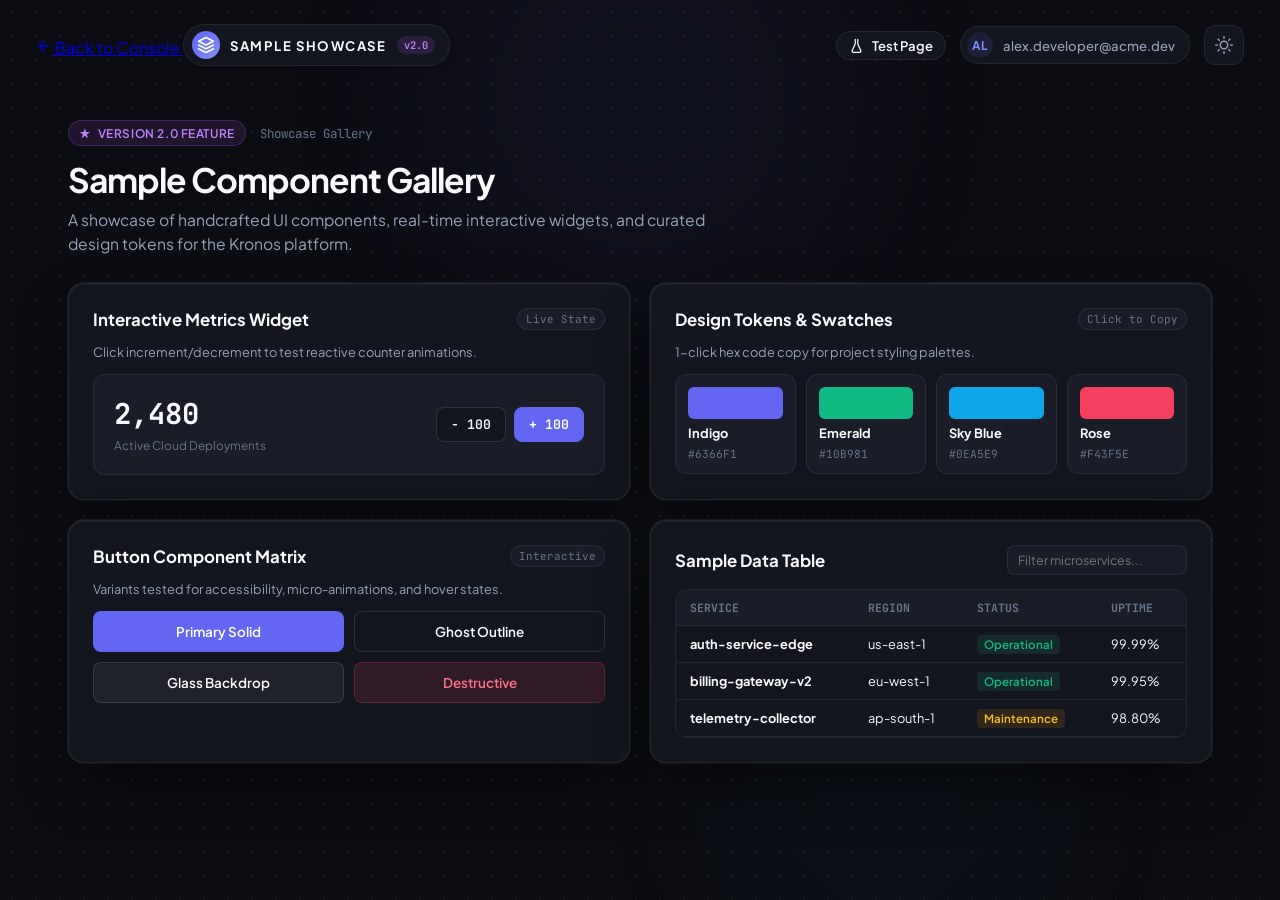
==== sample.html @ a0d6e4bf "feat: add Sample Page component showcase and navigation" ====
<!DOCTYPE html>
<html lang="en">
<head>
  <meta charset="UTF-8">
  <meta name="viewport" content="width=device-width, initial-scale=1.0">
  <title>Sample Page & Showcase — Kronos</title>
  <link rel="preconnect" href="https://fonts.googleapis.com">
  <link rel="preconnect" href="https://fonts.gstatic.com" crossorigin>
  <link href="https://fonts.googleapis.com/css2?family=Plus+Jakarta+Sans:wght@400;500;600;700&family=JetBrains+Mono:wght@400;500;600&display=swap" rel="stylesheet">
  <link rel="stylesheet" href="style.css">
  <link rel="stylesheet" href="dashboard.css">
  <link rel="stylesheet" href="sample.css">
</head>
<body>
  <!-- Ambient background glow elements -->
  <div class="ambient-glow glow-1"></div>
  <div class="ambient-glow glow-2"></div>
  <div class="dot-matrix-bg"></div>

  <!-- Top Navigation -->
  <header class="top-nav">
    <div class="nav-left">
      <a href="dashboard.html" class="btn-back-nav">
        <svg width="16" height="16" viewBox="0 0 24 24" fill="none" stroke="currentColor" stroke-width="2" stroke-linecap="round" stroke-linejoin="round">
          <line x1="19" y1="12" x2="5" y2="12"></line>
          <polyline points="12 19 5 12 12 5"></polyline>
        </svg>
        <span>Back to Console</span>
      </a>

      <div class="brand-pill">
        <span class="brand-logo-mark">
          <svg width="18" height="18" viewBox="0 0 24 24" fill="none">
            <path d="M12 2L2 7L12 12L22 7L12 2Z" stroke="currentColor" stroke-width="2" stroke-linecap="round" stroke-linejoin="round"/>
            <path d="M2 17L12 22L22 17" stroke="currentColor" stroke-width="2" stroke-linecap="round" stroke-linejoin="round"/>
            <path d="M2 12L12 17L22 12" stroke="currentColor" stroke-width="2" stroke-linecap="round" stroke-linejoin="round"/>
          </svg>
        </span>
        <span class="brand-name">SAMPLE SHOWCASE</span>
        <span class="badge-v2">v2.0</span>
      </div>
    </div>

    <div class="nav-right">
      <a href="test.html" class="nav-test-pill" title="Go to Test Sandbox">
        <svg width="15" height="15" viewBox="0 0 24 24" fill="none" stroke="currentColor" stroke-width="2" stroke-linecap="round" stroke-linejoin="round">
          <path d="M10 2v7.31L4.89 20.7A2 2 0 0 0 6.64 23h10.72a2 2 0 0 0 1.75-2.3L14 9.31V2"></path>
        </svg>
        <span>Test Page</span>
      </a>

      <div class="user-pill" id="userPill">
        <span class="user-avatar-initials" id="userAvatar">AD</span>
        <span class="user-email-text" id="userEmailText">alex.developer@acme.dev</span>
      </div>

      <button id="themeToggleBtn" class="icon-btn" aria-label="Toggle theme" title="Switch Theme">
        <svg class="sun-icon" width="18" height="18" viewBox="0 0 24 24" fill="none" stroke="currentColor" stroke-width="2" stroke-linecap="round" stroke-linejoin="round">
          <circle cx="12" cy="12" r="5"></circle>
          <line x1="12" y1="1" x2="12" y2="3"></line>
          <line x1="12" y1="21" x2="12" y2="23"></line>
          <line x1="4.22" y1="4.22" x2="5.64" y2="5.64"></line>
          <line x1="18.36" y1="18.36" x2="19.78" y2="19.78"></line>
          <line x1="1" y1="12" x2="3" y2="12"></line>
          <line x1="21" y1="12" x2="23" y2="12"></line>
          <line x1="4.22" y1="19.78" x2="5.64" y2="18.36"></line>
          <line x1="18.36" y1="5.64" x2="19.78" y2="4.22"></line>
        </svg>
        <svg class="moon-icon" width="18" height="18" viewBox="0 0 24 24" fill="none" stroke="currentColor" stroke-width="2" stroke-linecap="round" stroke-linejoin="round">
          <path d="M21 12.79A9 9 0 1 1 11.21 3 7 7 0 0 0 21 12.79z"></path>
        </svg>
      </button>
    </div>
  </header>

  <!-- Main Content -->
  <main class="dashboard-wrapper">
    <div class="hub-container">
      
      <!-- Header -->
      <div class="hub-header">
        <div class="hub-tagline">
          <span class="badge-status-purple">
            <span class="star-icon">★</span> Version 2.0 Feature
          </span>
          <span class="hub-time">Showcase Gallery</span>
        </div>
        <h1 class="hub-title">Sample Component Gallery</h1>
        <p class="hub-description">
          A showcase of handcrafted UI components, real-time interactive widgets, and curated design tokens for the Kronos platform.
        </p>
      </div>

      <!-- Sample Showcase Cards -->
      <div class="sample-grid">
        
        <!-- Card 1: Live Interactive Stat Counter -->
        <div class="sample-card">
          <div class="sample-card-header">
            <h3>Interactive Metrics Widget</h3>
            <span class="pill-tag">Live State</span>
          </div>
          <p class="sample-desc">Click increment/decrement to test reactive counter animations.</p>
          
          <div class="counter-box">
            <div class="counter-display">
              <span class="counter-number" id="counterVal">2,480</span>
              <span class="counter-label">Active Cloud Deployments</span>
            </div>
            <div class="counter-actions">
              <button class="btn-counter" id="btnDecrement">- 100</button>
              <button class="btn-counter primary" id="btnIncrement">+ 100</button>
            </div>
          </div>
        </div>

        <!-- Card 2: Interactive Color Swatches -->
        <div class="sample-card">
          <div class="sample-card-header">
            <h3>Design Tokens & Swatches</h3>
            <span class="pill-tag">Click to Copy</span>
          </div>
          <p class="sample-desc">1-click hex code copy for project styling palettes.</p>
          
          <div class="swatches-grid">
            <div class="swatch-item" data-color="#6366F1" style="--swatch-color: #6366f1;">
              <span class="swatch-chip"></span>
              <strong>Indigo</strong>
              <small>#6366F1</small>
            </div>
            <div class="swatch-item" data-color="#10B981" style="--swatch-color: #10b981;">
              <span class="swatch-chip"></span>
              <strong>Emerald</strong>
              <small>#10B981</small>
            </div>
            <div class="swatch-item" data-color="#0EA5E9" style="--swatch-color: #0ea5e9;">
              <span class="swatch-chip"></span>
              <strong>Sky Blue</strong>
              <small>#0EA5E9</small>
            </div>
            <div class="swatch-item" data-color="#F43F5E" style="--swatch-color: #f43f5e;">
              <span class="swatch-chip"></span>
              <strong>Rose</strong>
              <small>#F43F5E</small>
            </div>
          </div>
        </div>

        <!-- Card 3: Button Styles Matrix -->
        <div class="sample-card">
          <div class="sample-card-header">
            <h3>Button Component Matrix</h3>
            <span class="pill-tag">Interactive</span>
          </div>
          <p class="sample-desc">Variants tested for accessibility, micro-animations, and hover states.</p>
          
          <div class="sample-buttons-row">
            <button class="sample-btn btn-solid" id="btnSampleSolid">Primary Solid</button>
            <button class="sample-btn btn-outline" id="btnSampleOutline">Ghost Outline</button>
            <button class="sample-btn btn-glass" id="btnSampleGlass">Glass Backdrop</button>
            <button class="sample-btn btn-danger-sample" id="btnSampleDanger">Destructive</button>
          </div>
        </div>

        <!-- Card 4: Filterable Sample Table -->
        <div class="sample-card">
          <div class="sample-card-header">
            <h3>Sample Data Table</h3>
            <input type="text" id="filterInput" placeholder="Filter microservices..." class="table-search-input" />
          </div>
          
          <div class="sample-table-wrap">
            <table class="sample-table" id="servicesTable">
              <thead>
                <tr>
                  <th>Service</th>
                  <th>Region</th>
                  <th>Status</th>
                  <th>Uptime</th>
                </tr>
              </thead>
              <tbody>
                <tr>
                  <td><strong>auth-service-edge</strong></td>
                  <td>us-east-1</td>
                  <td><span class="tag-status green">Operational</span></td>
                  <td>99.99%</td>
                </tr>
                <tr>
                  <td><strong>billing-gateway-v2</strong></td>
                  <td>eu-west-1</td>
                  <td><span class="tag-status green">Operational</span></td>
                  <td>99.95%</td>
                </tr>
                <tr>
                  <td><strong>telemetry-collector</strong></td>
                  <td>ap-south-1</td>
                  <td><span class="tag-status yellow">Maintenance</span></td>
                  <td>98.80%</td>
                </tr>
              </tbody>
            </table>
          </div>
        </div>

      </div>

    </div>

    <!-- Live Toast Container -->
    <div id="toastContainer" class="toast-container" aria-live="polite"></div>
  </main>

  <script src="sample.js"></script>
</body>
</html>
---- style.css ----
/* =========================================================
   CRAFTED DESIGN SYSTEM & MODERN UI TOKENS
   Inspired by Linear, Raycast, & Stripe design engineering
   ========================================================= */

:root {
  /* Color Palette - Dark by Default (High Craft & Contrast) */
  --bg-main: #0c0d12;
  --bg-surface: #14161f;
  --bg-surface-elevated: #1a1d28;
  --bg-input: #10121a;
  --bg-input-focus: #151822;

  --border-subtle: rgba(255, 255, 255, 0.07);
  --border-medium: rgba(255, 255, 255, 0.12);
  --border-focus: #6366f1;
  --border-focus-glow: rgba(99, 102, 241, 0.25);

  --text-primary: #f8fafc;
  --text-secondary: #94a3b8;
  --text-muted: #64748b;
  --text-subtle: #475569;

  --accent-primary: #6366f1;
  --accent-hover: #4f46e5;
  --accent-light: rgba(99, 102, 241, 0.12);
  --accent-text: #818cf8;

  --danger: #f43f5e;
  --danger-bg: rgba(244, 63, 94, 0.1);
  --danger-border: rgba(244, 63, 94, 0.3);

  --success: #10b981;
  --success-bg: rgba(16, 185, 129, 0.1);

  --warning: #f59e0b;

  --shadow-card: 0 25px 60px -15px rgba(0, 0, 0, 0.65), 
                 0 0 0 1px var(--border-subtle),
                 0 1px 1px 0 rgba(255, 255, 255, 0.05) inset;
  --shadow-btn: 0 4px 12px rgba(99, 102, 241, 0.35), 0 1px 2px rgba(0, 0, 0, 0.4);

  --radius-sm: 8px;
  --radius-md: 12px;
  --radius-lg: 16px;
  --radius-full: 9999px;

  --font-sans: 'Plus Jakarta Sans', -apple-system, BlinkMacSystemFont, 'Segoe UI', Roboto, sans-serif;
  --font-mono: 'JetBrains Mono', monospace;

  --ease-spring: cubic-bezier(0.16, 1, 0.3, 1);
  --transition-fast: 0.15s ease;
  --transition-normal: 0.22s var(--ease-spring);
}

/* Light Theme Variables */
[data-theme="light"] {
  --bg-main: #f8fafc;
  --bg-surface: #ffffff;
  --bg-surface-elevated: #f1f5f9;
  --bg-input: #f8fafc;
  --bg-input-focus: #ffffff;

  --border-subtle: rgba(0, 0, 0, 0.07);
  --border-medium: rgba(0, 0, 0, 0.12);
  --border-focus: #4f46e5;
  --border-focus-glow: rgba(79, 70, 229, 0.18);

  --text-primary: #0f172a;
  --text-secondary: #475569;
  --text-muted: #64748b;
  --text-subtle: #94a3b8;

  --accent-primary: #4f46e5;
  --accent-hover: #4338ca;
  --accent-light: rgba(79, 70, 229, 0.08);
  --accent-text: #4f46e5;

  --shadow-card: 0 20px 45px -10px rgba(15, 23, 42, 0.08), 
                 0 0 0 1px rgba(0, 0, 0, 0.06),
                 0 1px 2px rgba(0, 0, 0, 0.03);
  --shadow-btn: 0 4px 14px rgba(79, 70, 229, 0.28);
}

/* Base Resets */
*, *::before, *::after {
  box-sizing: border-box;
  margin: 0;
  padding: 0;
}

body {
  font-family: var(--font-sans);
  background-color: var(--bg-main);
  color: var(--text-primary);
  min-height: 100vh;
  display: flex;
  flex-direction: column;
  position: relative;
  overflow-x: hidden;
  -webkit-font-smoothing: antialiased;
  -moz-osx-font-smoothing: grayscale;
  transition: background-color 0.3s ease, color 0.3s ease;
}

/* Background Atmosphere */
.dot-matrix-bg {
  position: fixed;
  inset: 0;
  background-image: radial-gradient(rgba(255, 255, 255, 0.07) 1px, transparent 1px);
  background-size: 24px 24px;
  pointer-events: none;
  z-index: 0;
}

[data-theme="light"] .dot-matrix-bg {
  background-image: radial-gradient(rgba(15, 23, 42, 0.05) 1px, transparent 1px);
}

.ambient-glow {
  position: fixed;
  border-radius: 50%;
  filter: blur(120px);
  opacity: 0.45;
  pointer-events: none;
  z-index: 0;
}

.glow-1 {
  width: 500px;
  height: 500px;
  background: radial-gradient(circle, rgba(99, 102, 241, 0.3), transparent 70%);
  top: -150px;
  left: 50%;
  transform: translateX(-50%);
}

.glow-2 {
  width: 400px;
  height: 400px;
  background: radial-gradient(circle, rgba(14, 165, 233, 0.2), transparent 70%);
  bottom: -100px;
  right: 15%;
}

[data-theme="light"] .ambient-glow {
  opacity: 0.25;
}

/* Top Navigation Bar */
.top-nav {
  position: relative;
  z-index: 10;
  display: flex;
  justify-content: space-between;
  align-items: center;
  padding: 24px 36px;
  max-width: 1400px;
  margin: 0 auto;
  width: 100%;
}

.brand-pill {
  display: inline-flex;
  align-items: center;
  gap: 10px;
  padding: 6px 14px 6px 8px;
  border-radius: var(--radius-full);
  background: var(--bg-surface);
  border: 1px solid var(--border-subtle);
  box-shadow: 0 2px 6px rgba(0, 0, 0, 0.1);
}

.brand-logo-mark {
  width: 28px;
  height: 28px;
  border-radius: 50%;
  background: linear-gradient(135deg, #6366f1, #818cf8);
  display: flex;
  align-items: center;
  justify-content: center;
  color: #fff;
}

.brand-name {
  font-size: 0.82rem;
  font-weight: 700;
  letter-spacing: 0.12em;
  color: var(--text-primary);
}

.brand-tag {
  font-family: var(--font-mono);
  font-size: 0.65rem;
  padding: 2px 6px;
  border-radius: var(--radius-full);
  background: var(--accent-light);
  color: var(--accent-text);
  font-weight: 500;
}

.icon-btn {
  background: var(--bg-surface);
  border: 1px solid var(--border-subtle);
  color: var(--text-secondary);
  width: 40px;
  height: 40px;
  border-radius: var(--radius-md);
  cursor: pointer;
  display: flex;
  align-items: center;
  justify-content: center;
  transition: all var(--transition-fast);
}

.icon-btn:hover {
  color: var(--text-primary);
  border-color: var(--border-medium);
  transform: translateY(-1px);
}

[data-theme="dark"] .sun-icon { display: block; }
[data-theme="dark"] .moon-icon { display: none; }
[data-theme="light"] .sun-icon { display: none; }
[data-theme="light"] .moon-icon { display: block; }

/* Page Wrapper */
.page-wrapper {
  position: relative;
  z-index: 5;
  flex: 1;
  display: flex;
  align-items: center;
  justify-content: center;
  padding: 20px 20px 50px;
}

/* Auth Card */
.auth-card {
  width: 100%;
  max-width: 440px;
  background: var(--bg-surface);
  border-radius: var(--radius-lg);
  box-shadow: var(--shadow-card);
  padding: 40px 36px 32px;
  border: 1px solid var(--border-subtle);
  position: relative;
  backdrop-filter: blur(16px);
  -webkit-backdrop-filter: blur(16px);
  animation: cardFadeUp 0.5s var(--ease-spring);
}

@keyframes cardFadeUp {
  from {
    opacity: 0;
    transform: translateY(18px) scale(0.985);
  }
  to {
    opacity: 1;
    transform: translateY(0) scale(1);
  }
}

/* Card Header */
.card-header {
  text-align: center;
  margin-bottom: 26px;
}

.avatar-ring {
  width: 54px;
  height: 54px;
  margin: 0 auto 16px;
  border-radius: 50%;
  padding: 2px;
  background: linear-gradient(180deg, var(--border-medium), transparent);
  display: flex;
  align-items: center;
  justify-content: center;
}

.avatar-inner {
  width: 100%;
  height: 100%;
  border-radius: 50%;
  background: var(--bg-surface-elevated);
  display: flex;
  align-items: center;
  justify-content: center;
  color: var(--accent-text);
}

.card-title {
  font-size: 1.55rem;
  font-weight: 700;
  letter-spacing: -0.025em;
  color: var(--text-primary);
  margin-bottom: 6px;
}

.card-subtitle {
  font-size: 0.88rem;
  color: var(--text-secondary);
  line-height: 1.45;
}

/* Tab Switcher */
.tab-switcher {
  display: flex;
  background: var(--bg-surface-elevated);
  padding: 4px;
  border-radius: var(--radius-md);
  margin-bottom: 24px;
  border: 1px solid var(--border-subtle);
  gap: 4px;
}

.tab-btn {
  flex: 1;
  display: inline-flex;
  align-items: center;
  justify-content: center;
  gap: 8px;
  padding: 8px 12px;
  font-size: 0.82rem;
  font-weight: 600;
  font-family: inherit;
  color: var(--text-muted);
  background: transparent;
  border: none;
  border-radius: 8px;
  cursor: pointer;
  transition: all var(--transition-fast);
}

.tab-btn:hover {
  color: var(--text-primary);
}

.tab-btn.active {
  background: var(--bg-surface);
  color: var(--text-primary);
  box-shadow: 0 2px 6px rgba(0, 0, 0, 0.15), 0 0 0 1px var(--border-subtle);
}

.badge-fast {
  font-family: var(--font-mono);
  font-size: 0.65rem;
  background: var(--accent-light);
  color: var(--accent-text);
  padding: 1px 6px;
  border-radius: 4px;
  font-weight: 600;
}

/* Social Buttons */
.social-row {
  display: grid;
  grid-template-columns: 1fr 1fr;
  gap: 12px;
  margin-bottom: 22px;
}

.btn-social {
  display: inline-flex;
  align-items: center;
  justify-content: center;
  gap: 10px;
  height: 42px;
  background: var(--bg-surface-elevated);
  border: 1px solid var(--border-subtle);
  border-radius: var(--radius-md);
  color: var(--text-primary);
  font-family: inherit;
  font-size: 0.86rem;
  font-weight: 500;
  cursor: pointer;
  transition: all var(--transition-fast);
}

.btn-social:hover {
  background: var(--bg-input-focus);
  border-color: var(--border-medium);
  transform: translateY(-1px);
}

.btn-social:active {
  transform: translateY(0);
}

/* Divider */
.divider {
  display: flex;
  align-items: center;
  text-align: center;
  margin: 20px 0 24px;
}

.divider::before,
.divider::after {
  content: '';
  flex: 1;
  border-bottom: 1px solid var(--border-subtle);
}

.divider span {
  padding: 0 14px;
  font-size: 0.75rem;
  text-transform: uppercase;
  letter-spacing: 0.06em;
  color: var(--text-subtle);
  font-weight: 500;
}

/* Form Groups */
.auth-form {
  display: flex;
  flex-direction: column;
  gap: 18px;
}

.auth-form.hidden {
  display: none;
}

.form-group {
  display: flex;
  flex-direction: column;
  gap: 7px;
  position: relative;
}

.label-row {
  display: flex;
  justify-content: space-between;
  align-items: baseline;
}

.label-row label {
  font-size: 0.83rem;
  font-weight: 600;
  color: var(--text-secondary);
}

.input-hint {
  font-size: 0.73rem;
  font-family: var(--font-mono);
  color: var(--text-subtle);
}

.forgot-link {
  font-size: 0.78rem;
  color: var(--accent-text);
  text-decoration: none;
  font-weight: 500;
  transition: color var(--transition-fast);
}

.forgot-link:hover {
  text-decoration: underline;
  color: var(--text-primary);
}

/* Inputs & Icons */
.input-wrapper {
  position: relative;
  display: flex;
  align-items: center;
}

.input-icon {
  position: absolute;
  left: 14px;
  color: var(--text-muted);
  pointer-events: none;
  display: flex;
  align-items: center;
  justify-content: center;
  transition: color var(--transition-fast);
}

.input-wrapper input {
  width: 100%;
  height: 44px;
  padding: 0 42px 0 42px;
  background-color: var(--bg-input);
  border: 1px solid var(--border-subtle);
  border-radius: var(--radius-md);
  font-family: inherit;
  font-size: 0.92rem;
  color: var(--text-primary);
  outline: none;
  transition: all var(--transition-fast);
}

.input-wrapper input::placeholder {
  color: var(--text-subtle);
  font-size: 0.88rem;
}

.input-wrapper input:hover {
  border-color: var(--border-medium);
}

.input-wrapper input:focus {
  background-color: var(--bg-input-focus);
  border-color: var(--border-focus);
  box-shadow: 0 0 0 3px var(--border-focus-glow);
}

.input-wrapper input:focus ~ .input-icon {
  color: var(--accent-primary);
}

/* Password Eye Button */
.btn-toggle-eye {
  position: absolute;
  right: 12px;
  background: transparent;
  border: none;
  color: var(--text-muted);
  cursor: pointer;
  display: flex;
  align-items: center;
  justify-content: center;
  padding: 6px;
  border-radius: 6px;
  transition: color var(--transition-fast);
}

.btn-toggle-eye:hover {
  color: var(--text-primary);
}

.btn-toggle-eye .eye-show { display: block; }
.btn-toggle-eye .eye-hide { display: none; }
.btn-toggle-eye.revealed .eye-show { display: none; }
.btn-toggle-eye.revealed .eye-hide { display: block; }

/* Caps Lock Alert */
.caps-warning {
  display: none;
  align-items: center;
  gap: 6px;
  font-size: 0.75rem;
  color: var(--warning);
  margin-top: 3px;
  font-weight: 500;
}

.caps-warning.visible {
  display: flex;
}

/* Error Message */
.error-msg {
  font-size: 0.76rem;
  color: var(--danger);
  min-height: 16px;
  opacity: 0;
  transform: translateY(-2px);
  transition: all var(--transition-fast);
  display: block;
}

.form-group.has-error .error-msg {
  opacity: 1;
  transform: translateY(0);
}

.form-group.has-error input {
  border-color: var(--danger);
  background: var(--danger-bg);
}

.form-group.has-error input:focus {
  box-shadow: 0 0 0 3px rgba(244, 63, 94, 0.2);
}

/* Shake Animation on Submit Error */
@keyframes shake {
  0%, 100% { transform: translateX(0); }
  20%, 60% { transform: translateX(-6px); }
  40%, 80% { transform: translateX(6px); }
}

.shake {
  animation: shake 0.35s ease-in-out;
}

/* Options / Remember Me */
.options-row {
  display: flex;
  align-items: center;
  justify-content: space-between;
  margin-top: -4px;
}

.custom-checkbox {
  display: inline-flex;
  align-items: center;
  gap: 10px;
  cursor: pointer;
  user-select: none;
}

.custom-checkbox input {
  position: absolute;
  opacity: 0;
  cursor: pointer;
  height: 0;
  width: 0;
}

.checkmark {
  width: 18px;
  height: 18px;
  background-color: var(--bg-surface-elevated);
  border: 1px solid var(--border-subtle);
  border-radius: 5px;
  display: flex;
  align-items: center;
  justify-content: center;
  color: #fff;
  transition: all var(--transition-fast);
}

.custom-checkbox input:checked ~ .checkmark {
  background-color: var(--accent-primary);
  border-color: var(--accent-primary);
}

.checkmark svg {
  opacity: 0;
  transform: scale(0.6);
  transition: all 0.15s var(--ease-spring);
}

.custom-checkbox input:checked ~ .checkmark svg {
  opacity: 1;
  transform: scale(1);
}

.checkbox-label {
  font-size: 0.82rem;
  color: var(--text-secondary);
}

/* Submit Button */
.btn-submit {
  position: relative;
  display: flex;
  align-items: center;
  justify-content: center;
  gap: 8px;
  width: 100%;
  height: 46px;
  background: var(--accent-primary);
  color: #ffffff;
  border: none;
  border-radius: var(--radius-md);
  font-family: inherit;
  font-size: 0.92rem;
  font-weight: 600;
  cursor: pointer;
  box-shadow: var(--shadow-btn);
  margin-top: 6px;
  overflow: hidden;
  transition: all var(--transition-fast);
}

.btn-submit:hover {
  background: var(--accent-hover);
  transform: translateY(-1px);
  box-shadow: 0 6px 18px rgba(99, 102, 241, 0.42);
}

.btn-submit:active {
  transform: translateY(0);
}

.btn-shortcut {
  font-family: var(--font-mono);
  font-size: 0.72rem;
  background: rgba(255, 255, 255, 0.2);
  padding: 2px 6px;
  border-radius: 4px;
  line-height: 1;
}

/* Spinner */
.spinner {
  display: none;
  width: 18px;
  height: 18px;
  border: 2px solid rgba(255, 255, 255, 0.3);
  border-top-color: #ffffff;
  border-radius: 50%;
  animation: spin 0.6s linear infinite;
}

@keyframes spin {
  to { transform: rotate(360deg); }
}

.btn-submit.loading .btn-text,
.btn-submit.loading .btn-shortcut {
  display: none;
}

.btn-submit.loading .spinner {
  display: inline-block;
}

.magic-helper-text {
  font-size: 0.78rem;
  color: var(--text-muted);
  text-align: center;
  line-height: 1.4;
  margin-top: -6px;
}

/* Card Footer */
.card-footer {
  margin-top: 28px;
  padding-top: 22px;
  border-top: 1px solid var(--border-subtle);
  text-align: center;
  display: flex;
  flex-direction: column;
  gap: 12px;
}

.card-footer p {
  font-size: 0.84rem;
  color: var(--text-secondary);
}

.card-footer a {
  color: var(--accent-text);
  font-weight: 600;
  text-decoration: none;
}

.card-footer a:hover {
  text-decoration: underline;
}

.security-seal {
  display: inline-flex;
  align-items: center;
  justify-content: center;
  gap: 6px;
  font-size: 0.72rem;
  color: var(--text-subtle);
}

/* Toast Notifications */
.toast-container {
  position: fixed;
  bottom: 24px;
  right: 24px;
  z-index: 100;
  display: flex;
  flex-direction: column;
  gap: 10px;
  pointer-events: none;
}

.toast {
  display: flex;
  align-items: center;
  gap: 12px;
  background: var(--bg-surface-elevated);
  border: 1px solid var(--border-medium);
  box-shadow: 0 10px 30px rgba(0, 0, 0, 0.4);
  padding: 12px 18px;
  border-radius: var(--radius-md);
  font-size: 0.84rem;
  color: var(--text-primary);
  min-width: 280px;
  pointer-events: auto;
  animation: toastSlideIn 0.3s var(--ease-spring);
  backdrop-filter: blur(10px);
}

@keyframes toastSlideIn {
  from {
    opacity: 0;
    transform: translateY(12px) scale(0.95);
  }
  to {
    opacity: 1;
    transform: translateY(0) scale(1);
  }
}

.toast.toast-out {
  opacity: 0;
  transform: translateY(8px) scale(0.95);
  transition: all 0.25s ease;
}

.toast-icon {
  width: 20px;
  height: 20px;
  display: flex;
  align-items: center;
  justify-content: center;
  border-radius: 50%;
  flex-shrink: 0;
}

.toast-success .toast-icon {
  color: var(--success);
}

.toast-info .toast-icon {
  color: var(--accent-text);
}

/* Mobile Responsiveness */
@media (max-width: 480px) {
  .top-nav {
    padding: 16px 20px;
  }
  .page-wrapper {
    padding: 12px 16px 36px;
  }
  .auth-card {
    padding: 30px 22px 24px;
  }
  .toast-container {
    left: 16px;
    right: 16px;
    bottom: 16px;
  }
  .toast {
    min-width: auto;
    width: 100%;
  }
}
---- dashboard.css ----
/* =========================================================
   DASHBOARD & 5-BUTTON COMMAND CENTER STYLES
   ========================================================= */

.nav-right {
  display: flex;
  align-items: center;
  gap: 14px;
}

.user-pill {
  display: flex;
  align-items: center;
  gap: 10px;
  background: var(--bg-surface);
  border: 1px solid var(--border-subtle);
  padding: 5px 14px 5px 6px;
  border-radius: var(--radius-full);
}

.user-avatar-initials {
  width: 26px;
  height: 26px;
  border-radius: 50%;
  background: var(--accent-light);
  color: var(--accent-text);
  font-size: 0.75rem;
  font-weight: 700;
  display: flex;
  align-items: center;
  justify-content: center;
}

.user-email-text {
  font-size: 0.82rem;
  font-weight: 500;
  color: var(--text-secondary);
}

.status-live-dot {
  width: 8px;
  height: 8px;
  background: var(--success);
  border-radius: 50%;
  box-shadow: 0 0 8px rgba(16, 185, 129, 0.6);
  display: inline-block;
  margin: 0 4px;
}

/* Dashboard Layout */
.dashboard-wrapper {
  position: relative;
  z-index: 5;
  flex: 1;
  max-width: 1200px;
  width: 100%;
  margin: 0 auto;
  padding: 20px 28px 60px;
}

.hub-container {
  display: flex;
  flex-direction: column;
  gap: 28px;
}

/* Hub Header */
.hub-header {
  margin-top: 10px;
}

.hub-tagline {
  display: flex;
  align-items: center;
  gap: 14px;
  margin-bottom: 12px;
}

.badge-status {
  display: inline-flex;
  align-items: center;
  gap: 8px;
  font-size: 0.74rem;
  font-weight: 600;
  text-transform: uppercase;
  letter-spacing: 0.05em;
  background: rgba(16, 185, 129, 0.12);
  color: #10b981;
  border: 1px solid rgba(16, 185, 129, 0.25);
  padding: 4px 10px;
  border-radius: var(--radius-full);
}

.pulse-indicator {
  width: 6px;
  height: 6px;
  background-color: #10b981;
  border-radius: 50%;
  animation: pulse 1.8s infinite;
}

@keyframes pulse {
  0% { transform: scale(0.95); box-shadow: 0 0 0 0 rgba(16, 185, 129, 0.7); }
  70% { transform: scale(1.1); box-shadow: 0 0 0 6px rgba(16, 185, 129, 0); }
  100% { transform: scale(0.95); box-shadow: 0 0 0 0 rgba(16, 185, 129, 0); }
}

.hub-time {
  font-family: var(--font-mono);
  font-size: 0.78rem;
  color: var(--text-muted);
}

.hub-title {
  font-size: 2.1rem;
  font-weight: 700;
  letter-spacing: -0.03em;
  color: var(--text-primary);
  margin-bottom: 8px;
}

.hub-description {
  font-size: 0.98rem;
  color: var(--text-secondary);
  max-width: 650px;
  line-height: 1.5;
}

/* Actions Header */
.actions-header-row {
  display: flex;
  justify-content: space-between;
  align-items: center;
  margin-bottom: 14px;
}

.section-title {
  font-family: var(--font-mono);
  font-size: 0.76rem;
  font-weight: 600;
  letter-spacing: 0.08em;
  color: var(--text-muted);
}

.shortcut-tip {
  font-size: 0.76rem;
  color: var(--text-subtle);
}

.shortcut-tip kbd {
  background: var(--bg-surface-elevated);
  border: 1px solid var(--border-subtle);
  border-radius: 4px;
  padding: 1px 5px;
  font-family: var(--font-mono);
  font-size: 0.72rem;
  color: var(--text-secondary);
}

/* 5 Action Buttons Grid */
.action-grid {
  display: grid;
  grid-template-columns: repeat(5, 1fr);
  gap: 14px;
}

.action-card {
  background: var(--bg-surface);
  border: 1px solid var(--border-subtle);
  border-radius: var(--radius-md);
  padding: 18px 16px;
  display: flex;
  flex-direction: column;
  justify-content: space-between;
  text-align: left;
  cursor: pointer;
  min-height: 175px;
  transition: all var(--transition-normal);
  position: relative;
  overflow: hidden;
  box-shadow: 0 4px 16px rgba(0, 0, 0, 0.15);
}

.action-card::before {
  content: '';
  position: absolute;
  top: 0;
  left: 0;
  right: 0;
  height: 2px;
  background: transparent;
  transition: background var(--transition-fast);
}

.action-card:hover {
  transform: translateY(-3px);
  border-color: var(--border-medium);
  box-shadow: 0 10px 28px rgba(0, 0, 0, 0.25);
}

.action-card.active {
  border-color: var(--accent-primary);
  background: var(--bg-surface-elevated);
  box-shadow: 0 10px 30px rgba(99, 102, 241, 0.15), 0 0 0 1px var(--accent-primary);
}

.action-card.active::before {
  background: var(--accent-primary);
}

.btn-action-5.active {
  border-color: var(--danger);
  box-shadow: 0 10px 30px rgba(244, 63, 94, 0.15), 0 0 0 1px var(--danger);
}

.btn-action-5.active::before {
  background: var(--danger);
}

/* Action Card Components */
.action-top {
  display: flex;
  justify-content: space-between;
  align-items: flex-start;
  margin-bottom: 14px;
}

.action-icon-box {
  width: 40px;
  height: 40px;
  border-radius: 10px;
  display: flex;
  align-items: center;
  justify-content: center;
  transition: transform var(--transition-fast);
}

.action-card:hover .action-icon-box {
  transform: scale(1.08);
}

.icon-deploy { background: rgba(99, 102, 241, 0.12); color: #818cf8; }
.icon-analytics { background: rgba(14, 165, 233, 0.12); color: #38bdf8; }
.icon-keys { background: rgba(245, 158, 11, 0.12); color: #fbbf24; }
.icon-settings { background: rgba(168, 85, 247, 0.12); color: #c084fc; }
.icon-logout { background: rgba(244, 63, 94, 0.12); color: #fb7185; }

.key-chip {
  font-family: var(--font-mono);
  font-size: 0.68rem;
  background: var(--bg-surface-elevated);
  border: 1px solid var(--border-subtle);
  color: var(--text-muted);
  width: 22px;
  height: 22px;
  display: flex;
  align-items: center;
  justify-content: center;
  border-radius: 6px;
  font-weight: 600;
}

.action-info {
  display: flex;
  flex-direction: column;
  gap: 4px;
  margin-bottom: 14px;
}

.action-label {
  font-size: 0.94rem;
  font-weight: 700;
  color: var(--text-primary);
  line-height: 1.25;
}

.action-desc {
  font-size: 0.75rem;
  color: var(--text-muted);
  line-height: 1.35;
}

.action-footer {
  display: flex;
  justify-content: space-between;
  align-items: center;
}

.status-chip {
  font-size: 0.68rem;
  font-weight: 600;
  padding: 2px 7px;
  border-radius: 4px;
}

.status-chip.success { background: rgba(16, 185, 129, 0.12); color: #10b981; }
.status-chip.neutral { background: var(--bg-surface-elevated); color: var(--text-secondary); border: 1px solid var(--border-subtle); }
.status-chip.warn { background: rgba(245, 158, 11, 0.12); color: #fbbf24; }
.status-chip.danger { background: rgba(244, 63, 94, 0.12); color: #fb7185; }

.arrow-indicator {
  font-size: 0.85rem;
  color: var(--text-subtle);
  transition: transform var(--transition-fast), color var(--transition-fast);
}

.action-card:hover .arrow-indicator,
.action-card.active .arrow-indicator {
  transform: translateX(3px);
  color: var(--text-primary);
}

/* Dynamic Panel Section */
.dynamic-panel {
  background: var(--bg-surface);
  border: 1px solid var(--border-subtle);
  border-radius: var(--radius-lg);
  padding: 30px 32px;
  box-shadow: var(--shadow-card);
  min-height: 320px;
}

.panel-view {
  display: none;
  animation: viewFade 0.3s var(--ease-spring);
}

.panel-view.active {
  display: block;
}

@keyframes viewFade {
  from { opacity: 0; transform: translateY(6px); }
  to { opacity: 1; transform: translateY(0); }
}

.panel-header {
  display: flex;
  justify-content: space-between;
  align-items: center;
  margin-bottom: 24px;
  padding-bottom: 16px;
  border-bottom: 1px solid var(--border-subtle);
}

.panel-header h3 {
  font-size: 1.25rem;
  font-weight: 700;
  color: var(--text-primary);
  margin-bottom: 4px;
}

.panel-header p {
  font-size: 0.84rem;
  color: var(--text-secondary);
}

.panel-action-btn {
  display: inline-flex;
  align-items: center;
  gap: 8px;
  padding: 9px 16px;
  background: var(--accent-primary);
  color: #fff;
  border: none;
  border-radius: var(--radius-sm);
  font-family: inherit;
  font-size: 0.84rem;
  font-weight: 600;
  cursor: pointer;
  transition: background var(--transition-fast), transform var(--transition-fast);
}

.panel-action-btn:hover {
  background: var(--accent-hover);
  transform: translateY(-1px);
}

/* Panel 1: Console View */
.console-box {
  background: #06070a;
  border: 1px solid rgba(255, 255, 255, 0.08);
  border-radius: var(--radius-md);
  overflow: hidden;
  font-family: var(--font-mono);
}

.console-header {
  background: #0f1118;
  padding: 10px 14px;
  border-bottom: 1px solid rgba(255, 255, 255, 0.06);
  display: flex;
  align-items: center;
  gap: 12px;
}

.console-dots {
  display: flex;
  gap: 6px;
}

.console-dots span {
  width: 10px;
  height: 10px;
  border-radius: 50%;
  background: #333745;
}

.console-dots span:nth-child(1) { background: #ef4444; }
.console-dots span:nth-child(2) { background: #f59e0b; }
.console-dots span:nth-child(3) { background: #10b981; }

.console-title {
  font-size: 0.74rem;
  color: #8c93a8;
}

.console-output {
  padding: 18px 20px;
  font-size: 0.82rem;
  line-height: 1.65;
  color: #4ade80;
  white-space: pre-wrap;
  min-height: 140px;
}

/* Panel 2: Metrics Grid */
.metrics-grid {
  display: grid;
  grid-template-columns: repeat(3, 1fr);
  gap: 18px;
}

.metric-card {
  background: var(--bg-surface-elevated);
  border: 1px solid var(--border-subtle);
  border-radius: var(--radius-md);
  padding: 20px;
  display: flex;
  flex-direction: column;
  gap: 8px;
}

.metric-title {
  font-size: 0.78rem;
  color: var(--text-muted);
  font-weight: 600;
  text-transform: uppercase;
  letter-spacing: 0.05em;
}

.metric-value {
  font-size: 1.8rem;
  font-weight: 700;
  color: var(--text-primary);
  font-family: var(--font-mono);
}

.metric-delta {
  font-size: 0.78rem;
  font-weight: 500;
}

.metric-delta.positive { color: var(--success); }

/* Panel 3: Keys List */
.keys-list {
  display: flex;
  flex-direction: column;
  gap: 12px;
}

.key-row {
  display: flex;
  justify-content: space-between;
  align-items: center;
  background: var(--bg-surface-elevated);
  border: 1px solid var(--border-subtle);
  border-radius: var(--radius-md);
  padding: 16px 20px;
}

.key-name {
  font-size: 0.88rem;
  font-weight: 600;
  color: var(--text-primary);
  display: block;
  margin-bottom: 4px;
}

.key-value {
  font-family: var(--font-mono);
  font-size: 0.82rem;
  color: var(--text-muted);
}

.btn-copy-key {
  background: var(--bg-surface);
  border: 1px solid var(--border-medium);
  color: var(--text-primary);
  padding: 7px 14px;
  border-radius: 6px;
  font-size: 0.8rem;
  font-weight: 600;
  cursor: pointer;
  transition: all var(--transition-fast);
}

.btn-copy-key:hover {
  background: var(--accent-light);
  color: var(--accent-text);
  border-color: var(--accent-primary);
}

/* Panel 4: Settings */
.settings-list {
  display: flex;
  flex-direction: column;
  gap: 16px;
}

.setting-item {
  display: flex;
  justify-content: space-between;
  align-items: center;
  padding: 16px 20px;
  background: var(--bg-surface-elevated);
  border: 1px solid var(--border-subtle);
  border-radius: var(--radius-md);
}

.setting-item strong {
  display: block;
  font-size: 0.9rem;
  color: var(--text-primary);
  margin-bottom: 2px;
}

.setting-item p {
  font-size: 0.78rem;
  color: var(--text-muted);
}

/* Switch Toggle */
.switch {
  position: relative;
  display: inline-block;
  width: 44px;
  height: 24px;
}

.switch input {
  opacity: 0;
  width: 0;
  height: 0;
}

.slider {
  position: absolute;
  cursor: pointer;
  inset: 0;
  background-color: var(--border-medium);
  transition: .3s;
  border-radius: 24px;
}

.slider:before {
  position: absolute;
  content: "";
  height: 18px;
  width: 18px;
  left: 3px;
  bottom: 3px;
  background-color: white;
  transition: .3s;
  border-radius: 50%;
}

input:checked + .slider {
  background-color: var(--accent-primary);
}

input:checked + .slider:before {
  transform: translateX(20px);
}

/* Panel 5: Sign Out Card */
.signout-confirm-card {
  text-align: center;
  max-width: 420px;
  margin: 20px auto;
  display: flex;
  flex-direction: column;
  align-items: center;
  gap: 12px;
}

.signout-icon-large {
  width: 58px;
  height: 58px;
  border-radius: 50%;
  background: rgba(244, 63, 94, 0.12);
  color: var(--danger);
  display: flex;
  align-items: center;
  justify-content: center;
  margin-bottom: 8px;
}

.signout-confirm-card h3 {
  font-size: 1.3rem;
  font-weight: 700;
  color: var(--text-primary);
}

.signout-confirm-card p {
  font-size: 0.86rem;
  color: var(--text-secondary);
  line-height: 1.45;
}

.signout-actions {
  display: flex;
  gap: 12px;
  margin-top: 10px;
  width: 100%;
}

.btn-cancel {
  flex: 1;
  padding: 10px 16px;
  background: var(--bg-surface-elevated);
  border: 1px solid var(--border-medium);
  color: var(--text-primary);
  border-radius: var(--radius-sm);
  font-weight: 600;
  font-size: 0.86rem;
  cursor: pointer;
}

.btn-confirm-signout {
  flex: 1;
  padding: 10px 16px;
  background: var(--danger);
  border: none;
  color: #fff;
  border-radius: var(--radius-sm);
  font-weight: 600;
  font-size: 0.86rem;
  cursor: pointer;
  transition: opacity var(--transition-fast);
}

.btn-confirm-signout:hover {
  opacity: 0.9;
}

/* Responsive */
@media (max-width: 1024px) {
  .action-grid {
    grid-template-columns: repeat(3, 1fr);
  }
}

@media (max-width: 768px) {
  .action-grid {
    grid-template-columns: repeat(2, 1fr);
  }
  .metrics-grid {
    grid-template-columns: 1fr;
  }
  .dashboard-wrapper {
    padding: 16px 18px 40px;
  }
}

@media (max-width: 480px) {
  .action-grid {
    grid-template-columns: 1fr;
  }
}

/* Nav Test Page Pill */
.nav-test-pill {
  display: inline-flex;
  align-items: center;
  gap: 8px;
  background: var(--bg-surface);
  border: 1px solid var(--border-subtle);
  padding: 5px 12px;
  border-radius: var(--radius-full);
  text-decoration: none;
  color: var(--text-primary);
  font-size: 0.82rem;
  font-weight: 600;
  transition: all var(--transition-fast);
}

.nav-test-pill:hover {
  background: var(--bg-surface-elevated);
  border-color: var(--border-medium);
  transform: translateY(-1px);
}

.badge-test-tag {
  font-family: var(--font-mono);
  font-size: 0.65rem;
  background: rgba(99, 102, 241, 0.15);
  color: var(--accent-text);
  padding: 1px 6px;
  border-radius: var(--radius-full);
  font-weight: 600;
}

/* Nav Sample Page Pill */
.nav-sample-pill {
  display: inline-flex;
  align-items: center;
  gap: 8px;
  background: var(--bg-surface);
  border: 1px solid var(--border-subtle);
  padding: 5px 12px;
  border-radius: var(--radius-full);
  text-decoration: none;
  color: var(--text-primary);
  font-size: 0.82rem;
  font-weight: 600;
  transition: all var(--transition-fast);
}

.nav-sample-pill:hover {
  background: var(--bg-surface-elevated);
  border-color: rgba(168, 85, 247, 0.4);
  transform: translateY(-1px);
}

.badge-sample-tag {
  font-family: var(--font-mono);
  font-size: 0.65rem;
  background: rgba(168, 85, 247, 0.15);
  color: #c084fc;
  padding: 1px 6px;
  border-radius: var(--radius-full);
  font-weight: 600;
}

/* Test Page Callout Banner */
.test-page-callout {
  display: flex;
  justify-content: space-between;
  align-items: center;
  gap: 20px;
  background: linear-gradient(135deg, rgba(99, 102, 241, 0.08), rgba(14, 165, 233, 0.05));
  border: 1px solid rgba(99, 102, 241, 0.2);
  border-radius: var(--radius-md);
  padding: 16px 20px;
  backdrop-filter: blur(8px);
}

.callout-content {
  display: flex;
  align-items: center;
  gap: 14px;
}

.callout-icon-box {
  width: 38px;
  height: 38px;
  border-radius: 10px;
  background: rgba(99, 102, 241, 0.15);
  color: var(--accent-text);
  display: flex;
  align-items: center;
  justify-content: center;
  flex-shrink: 0;
}

.callout-text h4 {
  font-size: 0.94rem;
  font-weight: 700;
  color: var(--text-primary);
  margin-bottom: 2px;
}

.callout-text p {
  font-size: 0.78rem;
  color: var(--text-secondary);
  line-height: 1.35;
}

.btn-callout-link {
  display: inline-flex;
  align-items: center;
  gap: 8px;
  padding: 8px 16px;
  background: var(--bg-surface);
  border: 1px solid var(--border-medium);
  color: var(--text-primary);
  border-radius: var(--radius-sm);
  text-decoration: none;
  font-size: 0.82rem;
  font-weight: 600;
  white-space: nowrap;
  transition: all var(--transition-fast);
}

.btn-callout-link:hover {
  background: var(--accent-primary);
  color: #fff;
  border-color: var(--accent-primary);
  transform: translateX(2px);
}

.btn-callout-link .callout-arrow {
  transition: transform var(--transition-fast);
}

.btn-callout-link:hover .callout-arrow {
  transform: translateX(3px);
}

@media (max-width: 640px) {
  .test-page-callout {
    flex-direction: column;
    align-items: flex-start;
  }
  .btn-callout-link {
    width: 100%;
    justify-content: center;
  }
}
---- sample.css ----
/* =========================================================
   SAMPLE PAGE & SHOWCASE GALLERY STYLES
   ========================================================= */

.badge-v2 {
  font-family: var(--font-mono);
  font-size: 0.65rem;
  background: rgba(168, 85, 247, 0.15);
  color: #c084fc;
  padding: 2px 7px;
  border-radius: var(--radius-full);
  font-weight: 600;
}

.badge-status-purple {
  display: inline-flex;
  align-items: center;
  gap: 6px;
  font-size: 0.74rem;
  font-weight: 600;
  text-transform: uppercase;
  letter-spacing: 0.05em;
  background: rgba(168, 85, 247, 0.12);
  color: #c084fc;
  border: 1px solid rgba(168, 85, 247, 0.25);
  padding: 4px 10px;
  border-radius: var(--radius-full);
}

.star-icon {
  font-size: 0.8rem;
  color: #c084fc;
}

/* Sample Grid */
.sample-grid {
  display: grid;
  grid-template-columns: repeat(2, 1fr);
  gap: 20px;
}

.sample-card {
  background: var(--bg-surface);
  border: 1px solid var(--border-subtle);
  border-radius: var(--radius-lg);
  padding: 24px;
  box-shadow: var(--shadow-card);
  display: flex;
  flex-direction: column;
  gap: 14px;
}

.sample-card-header {
  display: flex;
  justify-content: space-between;
  align-items: center;
  gap: 12px;
}

.sample-card-header h3 {
  font-size: 1.05rem;
  font-weight: 700;
  color: var(--text-primary);
}

.pill-tag {
  font-family: var(--font-mono);
  font-size: 0.68rem;
  color: var(--text-muted);
  background: var(--bg-surface-elevated);
  padding: 3px 8px;
  border-radius: var(--radius-full);
  border: 1px solid var(--border-subtle);
}

.sample-desc {
  font-size: 0.8rem;
  color: var(--text-secondary);
}

/* Counter Box */
.counter-box {
  background: var(--bg-surface-elevated);
  border: 1px solid var(--border-subtle);
  border-radius: var(--radius-md);
  padding: 20px;
  display: flex;
  justify-content: space-between;
  align-items: center;
}

.counter-number {
  font-family: var(--font-mono);
  font-size: 1.8rem;
  font-weight: 700;
  color: var(--text-primary);
  display: block;
}

.counter-label {
  font-size: 0.74rem;
  color: var(--text-muted);
}

.counter-actions {
  display: flex;
  gap: 8px;
}

.btn-counter {
  padding: 8px 14px;
  background: var(--bg-surface);
  border: 1px solid var(--border-medium);
  border-radius: var(--radius-sm);
  color: var(--text-primary);
  font-family: var(--font-mono);
  font-size: 0.82rem;
  font-weight: 600;
  cursor: pointer;
  transition: all var(--transition-fast);
}

.btn-counter:hover {
  background: var(--bg-surface-elevated);
  transform: translateY(-1px);
}

.btn-counter.primary {
  background: var(--accent-primary);
  border-color: var(--accent-primary);
  color: #fff;
}

.btn-counter.primary:hover {
  background: var(--accent-hover);
}

/* Swatches Grid */
.swatches-grid {
  display: grid;
  grid-template-columns: repeat(4, 1fr);
  gap: 10px;
}

.swatch-item {
  background: var(--bg-surface-elevated);
  border: 1px solid var(--border-subtle);
  border-radius: var(--radius-md);
  padding: 12px;
  display: flex;
  flex-direction: column;
  gap: 6px;
  cursor: pointer;
  transition: all var(--transition-fast);
}

.swatch-item:hover {
  transform: translateY(-2px);
  border-color: var(--border-medium);
  box-shadow: 0 4px 12px rgba(0, 0, 0, 0.15);
}

.swatch-chip {
  width: 100%;
  height: 32px;
  border-radius: 6px;
  background-color: var(--swatch-color);
}

.swatch-item strong {
  font-size: 0.8rem;
  color: var(--text-primary);
}

.swatch-item small {
  font-family: var(--font-mono);
  font-size: 0.7rem;
  color: var(--text-muted);
}

/* Sample Buttons Matrix */
.sample-buttons-row {
  display: grid;
  grid-template-columns: repeat(2, 1fr);
  gap: 10px;
}

.sample-btn {
  padding: 11px 16px;
  border-radius: var(--radius-sm);
  font-family: inherit;
  font-size: 0.84rem;
  font-weight: 600;
  cursor: pointer;
  transition: all var(--transition-fast);
  display: flex;
  align-items: center;
  justify-content: center;
}

.btn-solid {
  background: var(--accent-primary);
  color: #fff;
  border: none;
}
.btn-solid:hover { background: var(--accent-hover); transform: translateY(-1px); }

.btn-outline {
  background: transparent;
  color: var(--text-primary);
  border: 1px solid var(--border-medium);
}
.btn-outline:hover { background: var(--bg-surface-elevated); }

.btn-glass {
  background: rgba(255, 255, 255, 0.05);
  backdrop-filter: blur(8px);
  color: var(--text-primary);
  border: 1px solid rgba(255, 255, 255, 0.12);
}
.btn-glass:hover { background: rgba(255, 255, 255, 0.1); }

.btn-danger-sample {
  background: rgba(244, 63, 94, 0.12);
  color: #fb7185;
  border: 1px solid rgba(244, 63, 94, 0.25);
}
.btn-danger-sample:hover { background: #f43f5e; color: #fff; }

/* Filterable Table */
.table-search-input {
  background: var(--bg-surface-elevated);
  border: 1px solid var(--border-subtle);
  border-radius: var(--radius-sm);
  color: var(--text-primary);
  font-family: inherit;
  font-size: 0.78rem;
  padding: 6px 10px;
  outline: none;
}

.sample-table-wrap {
  overflow-x: auto;
  border: 1px solid var(--border-subtle);
  border-radius: var(--radius-md);
}

.sample-table {
  width: 100%;
  border-collapse: collapse;
  font-size: 0.8rem;
  text-align: left;
}

.sample-table th, .sample-table td {
  padding: 10px 14px;
  border-bottom: 1px solid var(--border-subtle);
}

.sample-table th {
  background: var(--bg-surface-elevated);
  color: var(--text-muted);
  font-family: var(--font-mono);
  font-size: 0.72rem;
  text-transform: uppercase;
}

.tag-status {
  font-size: 0.72rem;
  font-weight: 600;
  padding: 2px 7px;
  border-radius: 4px;
}

.tag-status.green { background: rgba(16, 185, 129, 0.12); color: #10b981; }
.tag-status.yellow { background: rgba(245, 158, 11, 0.12); color: #fbbf24; }

@media (max-width: 900px) {
  .sample-grid {
    grid-template-columns: 1fr;
  }
}
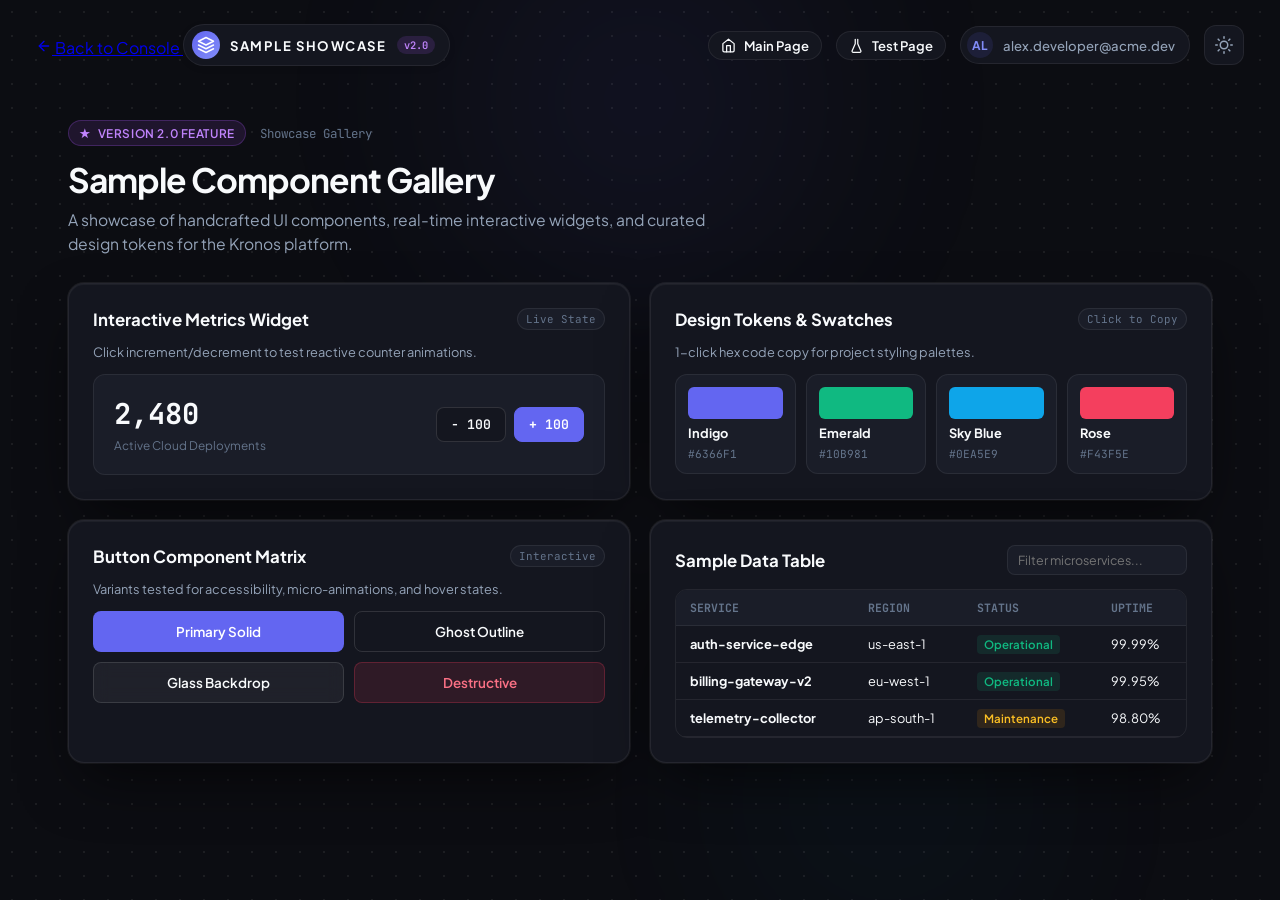
==== commit 362f24a9: "v3.0.0 - my third version: added main page button" ====
--- a/sample.html
+++ b/sample.html
@@ -42,6 +42,14 @@
     </div>
 
     <div class="nav-right">
+      <a href="dashboard.html" class="nav-main-pill" id="navMainBtn" title="Go to Main Page">
+        <svg width="15" height="15" viewBox="0 0 24 24" fill="none" stroke="currentColor" stroke-width="2" stroke-linecap="round" stroke-linejoin="round">
+          <path d="M3 9l9-7 9 7v11a2 2 0 0 1-2 2H5a2 2 0 0 1-2-2z"></path>
+          <polyline points="9 22 9 12 15 12 15 22"></polyline>
+        </svg>
+        <span>Main Page</span>
+      </a>
+
       <a href="test.html" class="nav-test-pill" title="Go to Test Sandbox">
         <svg width="15" height="15" viewBox="0 0 24 24" fill="none" stroke="currentColor" stroke-width="2" stroke-linecap="round" stroke-linejoin="round">
           <path d="M10 2v7.31L4.89 20.7A2 2 0 0 0 6.64 23h10.72a2 2 0 0 0 1.75-2.3L14 9.31V2"></path>
--- a/dashboard.css
+++ b/dashboard.css
@@ -680,6 +680,30 @@
   }
 }
 
+/* Nav Main Page Pill */
+.nav-main-pill {
+  display: inline-flex;
+  align-items: center;
+  gap: 8px;
+  background: var(--bg-surface);
+  border: 1px solid var(--border-subtle);
+  padding: 5px 12px;
+  border-radius: var(--radius-full);
+  text-decoration: none;
+  color: var(--text-primary);
+  font-size: 0.82rem;
+  font-weight: 600;
+  transition: all var(--transition-fast);
+}
+
+.nav-main-pill:hover,
+.nav-main-pill.active {
+  background: var(--bg-surface-elevated);
+  border-color: var(--accent-primary);
+  color: var(--accent-text);
+  transform: translateY(-1px);
+}
+
 /* Nav Test Page Pill */
 .nav-test-pill {
   display: inline-flex;
